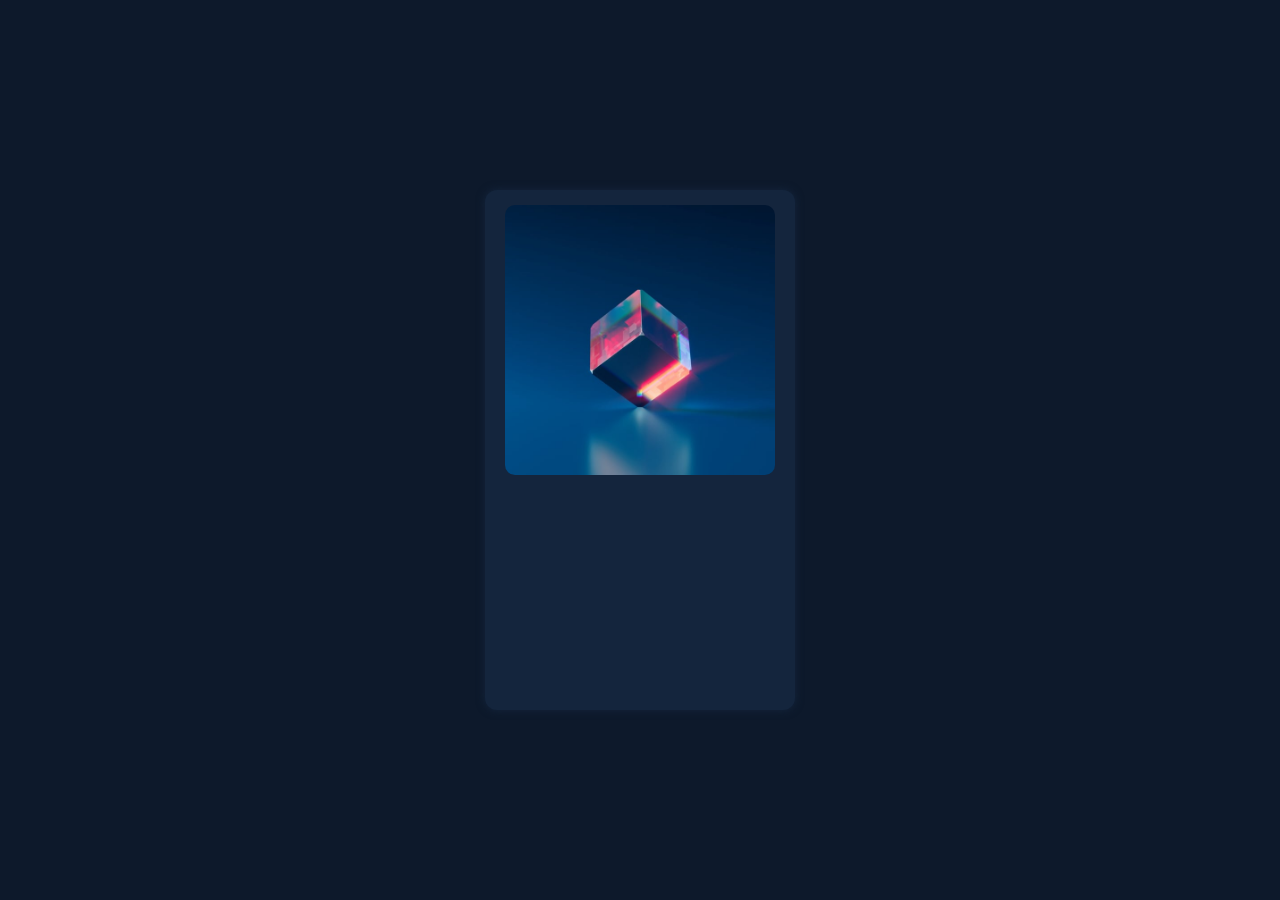
==== index.html @ a107d75e "Structure HTML & CSS Basic" ====
<!DOCTYPE html>
<html lang="en">
<head>
    <meta charset="UTF-8">
    <meta http-equiv="X-UA-Compatible" content="IE=edge">
    <meta name="viewport" content="width=device-width, initial-scale=1.0">
    <title>NFT Card Component</title>

    <!-- LINKS STYLES -->
    <link rel="stylesheet" href="style.css">
</head>
<body>
    <main class="container">
        <div class="card">
            <img src="/nft-preview-card-component-main/images/image-equilibrium.jpg" alt="eth">
        </div>
    </main>
</body>
</html>
---- style.css ----
@import url('https://fonts.googleapis.com/css2?family=Outfit:wght@300;400;600&display=swap');

* {
    margin: 0;
    padding: 0;
    box-sizing: border-box;
    font-family: 'Outfit', sans-serif;
}

:root {
    /* COLORS */
    --bg-dark-blue: hsl(217, 54%, 11%);
    --bg-card-blue: hsl(216, 50%, 16%);
    --line-card: hsl(215, 32%, 27%);
    --white: #fbfbfe;
    --soft-blue: hsl(215, 51%, 70%);
    --cyan-card: hsl(178, 100%, 50%);
}

body {
    background: var(--bg-dark-blue);
    font-size: 18px;
}

main {
    position: absolute;
    top: 50%;
    left: 50%;
    transform: translate(-50% , -50%)
}

.card {
    position: relative;
    width: 310px;
    height: 520px;
    background-color: var(--bg-card-blue);
    border-radius: 12px;
    box-shadow: 0 0 8px var(--bg-card-blue);
    display: flex;
    flex-direction: column;
    align-items: center;
    padding-top: 15px;
}

img {
    position: relative;
    border-radius: 10px;
    width: 270px;
}
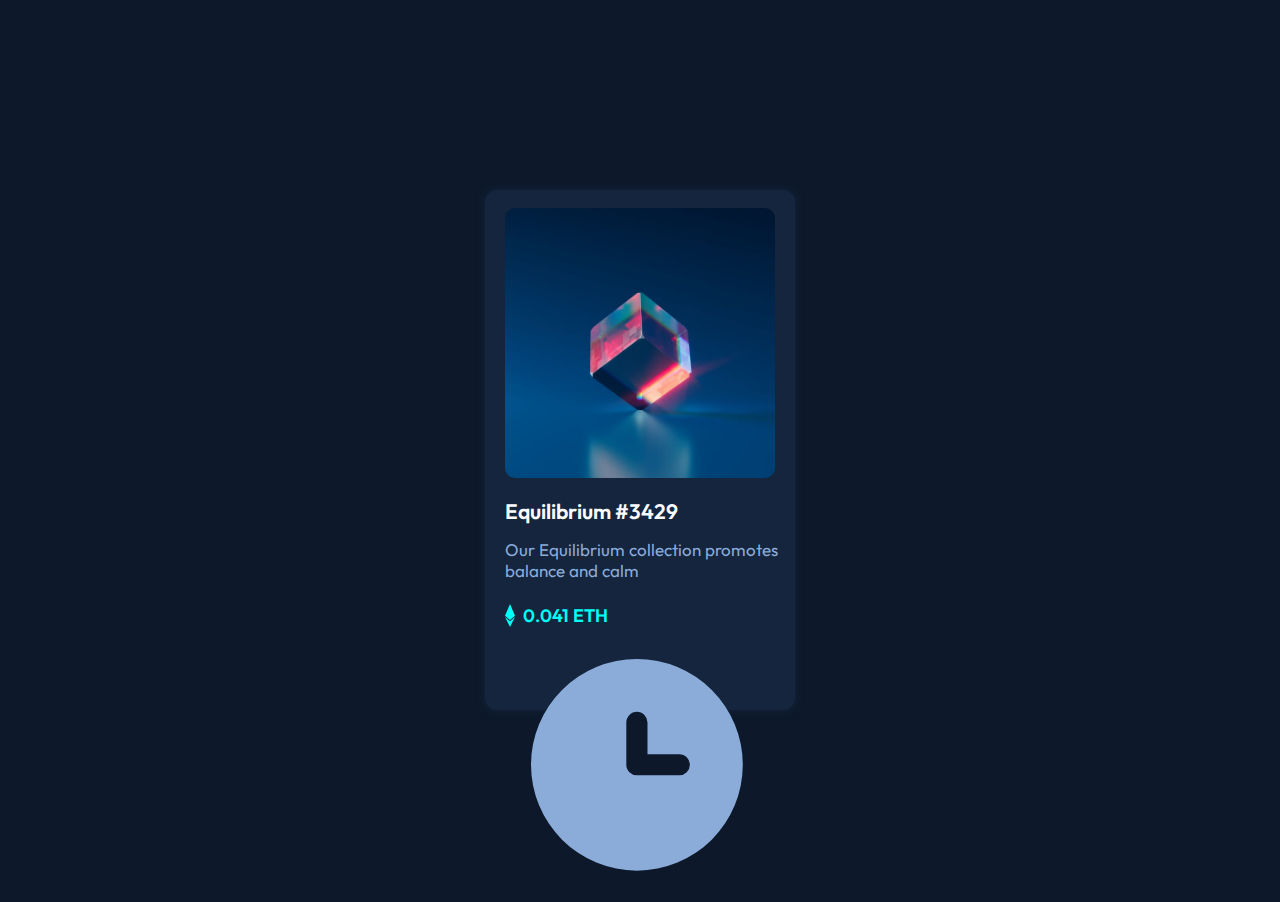
==== commit 6554920b: "Styling card, add the texts and eth" ====
--- a/index.html
+++ b/index.html
@@ -13,6 +13,19 @@
     <main class="container">
         <div class="card">
             <img src="/nft-preview-card-component-main/images/image-equilibrium.jpg" alt="eth">
+            <div class="card__content">
+                <div class="upLine">
+                    <h3 class="title">Equilibrium #3429</h2>
+                    <p class="subtitle">Our Equilibrium collection promotes balance and calm</p>
+                    <div class="counterEth">
+                        <img src="/nft-preview-card-component-main/images/icon-ethereum.svg" alt="svgEth">
+                        <p>0.041 ETH</p>
+                    </div>
+                    <div class="counterDays">
+                        <img src="/nft-preview-card-component-main/images/icon-clock.svg" alt="clock">
+                    </div>
+                </div>
+            </div>
         </div>
     </main>
 </body>
--- a/style.css
+++ b/style.css
@@ -5,6 +5,7 @@
     padding: 0;
     box-sizing: border-box;
     font-family: 'Outfit', sans-serif;
+    color: #fbfbfe;
 }
 
 :root {
@@ -39,7 +40,8 @@
     display: flex;
     flex-direction: column;
     align-items: center;
-    padding-top: 15px;
+    padding-top: 18px;
+    /* padding: 10px; */
 }
 
 img {
@@ -48,3 +50,43 @@
     width: 270px;
 }
 
+.card__content {
+    position: relative;
+    display: flex;
+}
+
+.upLine {
+    display: flex;
+    position: relative;
+    flex-direction: column;
+    padding-top: 20px;
+    padding-left: 20px;
+    padding-right: 10px;
+}
+
+.title {
+    font-weight: 600;
+}
+
+.subtitle {
+    margin-top: 15px;
+    font-weight: 400;
+    font-size: 17px;
+    color: var(--soft-blue);
+}
+
+.counterEth {
+    display: flex;
+    position: relative;
+    margin-top: 23px;
+}
+
+.counterEth p {
+    margin-left: 8px;
+    color: var(--cyan-card);
+    font-weight: 600;
+}
+
+.counterEth img {
+    width: 10px;
+}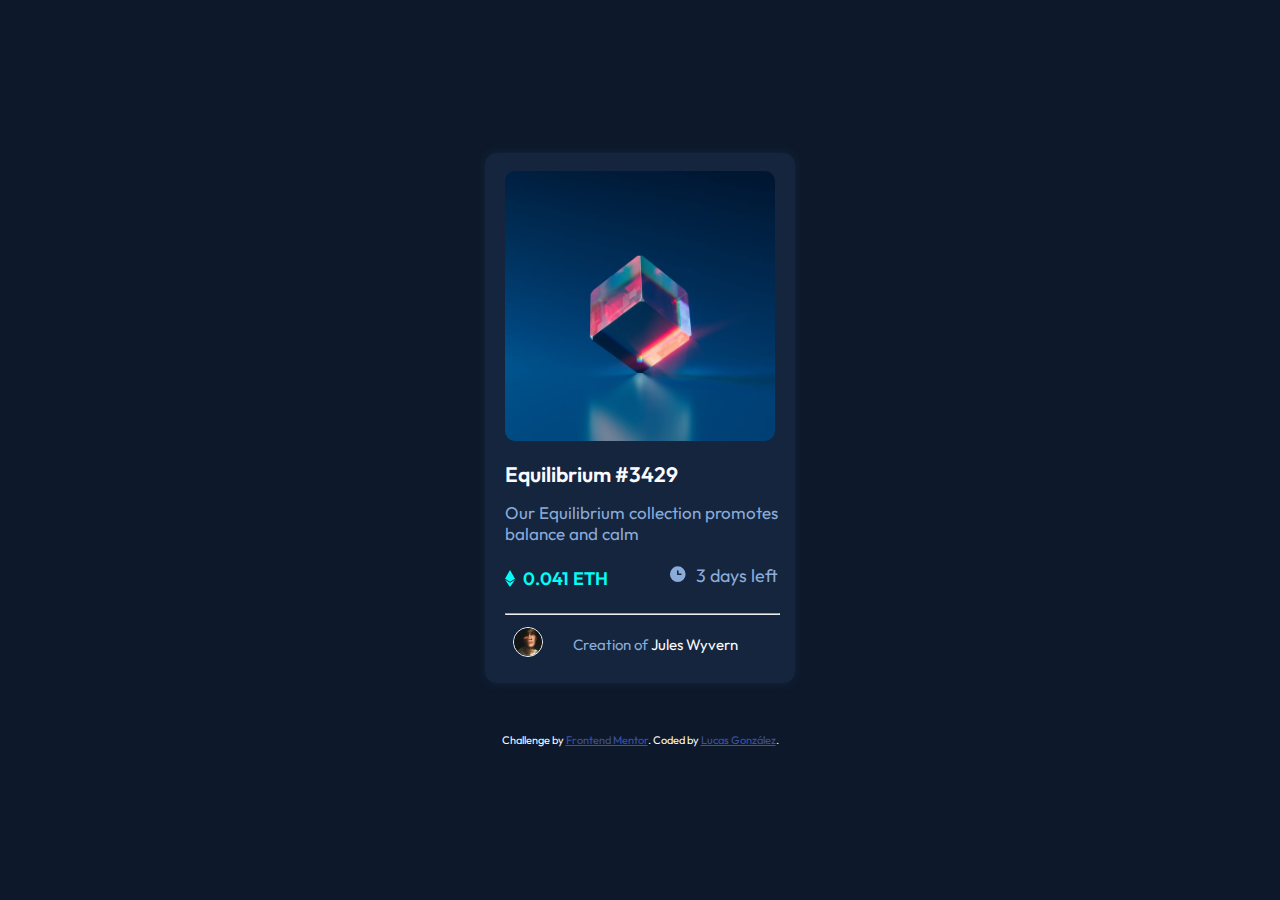
==== commit d2f182e0: "Card Finished" ====
--- a/index.html
+++ b/index.html
@@ -8,6 +8,10 @@
 
     <!-- LINKS STYLES -->
     <link rel="stylesheet" href="style.css">
+    <style>
+        .attribution { font-size: 11px; text-align: center; }
+        .attribution a { color: hsl(228, 45%, 44%); }
+    </style>
 </head>
 <body>
     <main class="container">
@@ -17,16 +21,30 @@
                 <div class="upLine">
                     <h3 class="title">Equilibrium #3429</h2>
                     <p class="subtitle">Our Equilibrium collection promotes balance and calm</p>
-                    <div class="counterEth">
-                        <img src="/nft-preview-card-component-main/images/icon-ethereum.svg" alt="svgEth">
-                        <p>0.041 ETH</p>
+                    <div class="counter">
+                        
+                        <div class="counterEth">
+                            <img src="/nft-preview-card-component-main/images/icon-ethereum.svg" alt="svgEth">
+                            <p>0.041 ETH</p>
+                        </div>
+                        <div class="counterDays">
+                            <img src="/nft-preview-card-component-main/images/icon-clock.svg" alt="clock">
+                            <p>3 days left</p>
+                        </div>
                     </div>
-                    <div class="counterDays">
-                        <img src="/nft-preview-card-component-main/images/icon-clock.svg" alt="clock">
-                    </div>
+                    <hr>
                 </div>
             </div>
+            <div class="user">
+                <img src="/nft-preview-card-component-main/images/image-avatar.png" alt="user">
+                <p class="userName">Creation of <span>Jules Wyvern</span></p>
+            </div>
         </div>
+
+        <div class="attribution">
+            Challenge by <a href="https://www.frontendmentor.io?ref=challenge" target="__blank">Frontend Mentor</a>. 
+            Coded by <a href="https://www.frontendmentor.io/profile/albaradolucas" target="__blank">Lucas González</a>.
+          </div>
     </main>
 </body>
 </html>--- a/style.css
+++ b/style.css
@@ -33,7 +33,7 @@
 .card {
     position: relative;
     width: 310px;
-    height: 520px;
+    height: 530px;
     background-color: var(--bg-card-blue);
     border-radius: 12px;
     box-shadow: 0 0 8px var(--bg-card-blue);
@@ -75,6 +75,11 @@
     color: var(--soft-blue);
 }
 
+.counter {
+    display: inline-flex;
+
+}
+
 .counterEth {
     display: flex;
     position: relative;
@@ -88,5 +93,60 @@
 }
 
 .counterEth img {
+    top: 3px;
+    height: 17px;
     width: 10px;
+}
+
+.counterDays {
+    display: flex;
+    position: relative;
+    top: 20px;
+    left: 60px;
+}
+
+.counterDays p {
+    margin-left: 8px;
+    color: var(--soft-blue);
+    font-weight: 400;
+}
+
+.counterDays img {
+    width: 20px;
+    height: 20px;
+}
+
+hr {
+    position: relative;
+    top: 23px;
+    width: 275px;
+}
+
+.user {
+    position: relative;
+    display: flex;
+    top: 35px;
+}
+
+.userName {
+    color: var(--soft-blue);
+    margin-top: 8px;
+    font-weight: 400;
+    font-size: 15px;
+}
+
+span {
+    font-weight: 400;
+}
+
+.user img {
+    display: absolute;
+    border: 1px solid #fbfbfe;
+    border-radius: 50%;
+    width: 30px;
+    right: 30px;
+}
+
+.attribution {
+    margin-top: 50px;
 }